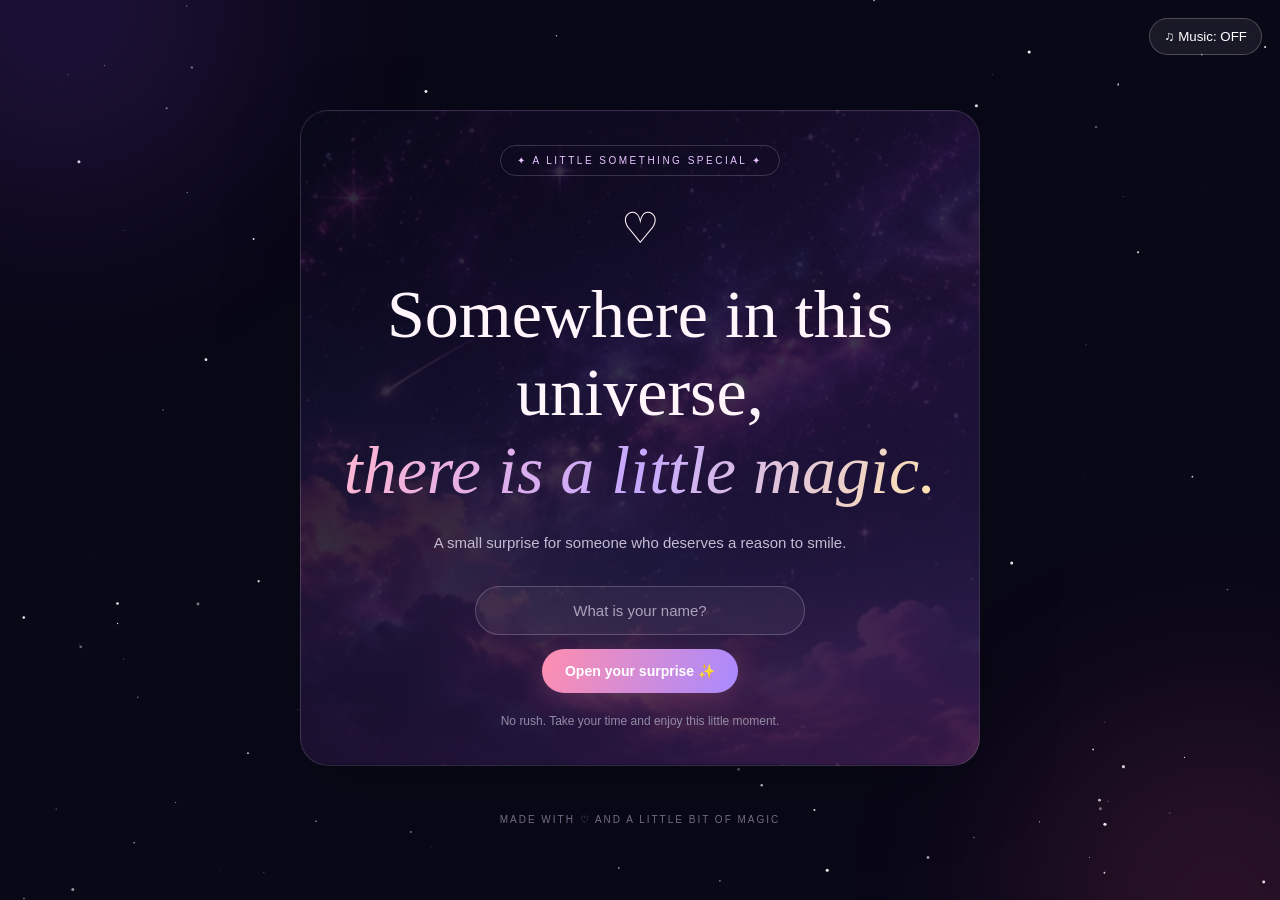
==== index.html @ 0a72419e "Add files via upload" ====
<!DOCTYPE html>
<html lang="en">
<head>
  <meta charset="UTF-8">
  <meta name="viewport" content="width=device-width, initial-scale=1.0">
  <meta name="theme-color" content="#090817">
  <title>A Little Universe For You ❤️</title>
  <link rel="stylesheet" href="css/style.css">
</head>
<body>
  <canvas id="stars" aria-hidden="true"></canvas>
  <div class="glow glow-one"></div>
  <div class="glow glow-two"></div>

  <button class="music-button" id="musicButton" type="button" aria-label="Turn music on">
    ♫ <span id="musicLabel">Music: OFF</span>
  </button>
  <audio id="backgroundMusic" loop preload="none">
    <source src="assets/music/Ellie%20Goulding%20-%20Love%20Me%20Like%20You%20Do.mp3" type="audio/mpeg">
  </audio>

  <main>
    <div class="page">
      <section class="screen" id="welcome">
        <span class="eyebrow">✦ A LITTLE SOMETHING SPECIAL ✦</span>
        <span class="big-heart">♡</span>
        <h1>Somewhere in this universe,<br><span class="gradient">there is a little magic.</span></h1>
        <p class="subtitle">A small surprise for someone who deserves a reason to smile.</p>
        <label class="sr-only" for="visitorName">Your name</label>
        <input class="name-input" id="visitorName" type="text" maxlength="30" placeholder="What is your name?">
        <button class="primary-button" id="startButton" type="button">Open your surprise ✨</button>
        <p class="small-note">No rush. Take your time and enjoy this little moment.</p>
      </section>

      <section class="screen hidden" id="hello">
        <span class="eyebrow">✦ A NEW LITTLE MOMENT ✦</span>
        <h1>Hello, <span class="gradient" id="helloName">Beautiful Soul</span>!</h1>
        <p class="subtitle">Out of all the pages on the internet, you found this one. There is a little note waiting for you.</p>
        <button class="envelope" id="openLetterButton" type="button" aria-label="Open your letter">
          <span>💌</span>
        </button>
        <p class="small-note">Tap the letter to open it.</p>
      </section>

      <section class="screen hidden" id="letter">
        <span class="eyebrow">✦ A NOTE FROM THE HEART ✦</span>
        <article class="letter-card">
          <div class="flower">🌷</div>
          <h2>Dear <span id="letterName">Friend</span>,</h2>
          <p>The world is full of small and beautiful things.</p>
          <p>A pretty sunset, a song you love, a kind message, or a smile that comes at the right time.</p>
          <p>I hope life gives you many such moments. You deserve kindness, peace, good people, and happy days.</p>
          <p>Keep smiling and keep being yourself. The world is better with your light in it.</p>
          <div class="divider"></div>
          <p class="signature">A little wish for you. ❤️</p>
        </article>
        <button class="primary-button" id="questionButton" type="button">One little question 💗</button>
      </section>

      <section class="screen hidden" id="question">
        <span class="eyebrow">✦ JUST FOR FUN ✦</span>
        <span class="big-heart">💗</span>
        <h1>Can I ask you<br><span class="gradient">one thing?</span></h1>
        <p class="question-text">Did this little surprise make you smile?</p>
        <div class="button-row">
          <button class="primary-button" id="yesButton" type="button">Yes! 😊</button>
          <button class="soft-button" id="maybeButton" type="button">A little bit 🙈</button>
        </div>
        <p class="response-message" id="responseMessage" aria-live="polite"></p>
      </section>

      <section class="screen hidden" id="final">
        <span class="big-heart">🌙</span>
        <span class="eyebrow">✦ A LITTLE WISH FOR YOU ✦</span>
        <h1>Keep being <span class="gradient">wonderful.</span></h1>
        <p class="subtitle">May your days be full of happy moments, your nights be peaceful, and your life be full of reasons to smile.</p>
        <p class="final-note">Some little moments can make a big memory. ❤️</p>
        <button class="primary-button" id="downloadButton" type="button">Download your little note PDF ↓</button>
        <p class="small-note">Save this note and keep the kind words with you.</p>
      </section>

      <footer>MADE WITH ♡ AND A LITTLE BIT OF MAGIC</footer>
    </div>
  </main>

  <script src="js/script.js"></script>
</body>
</html>
---- css/style.css ----
* { box-sizing: border-box; margin: 0; padding: 0; }

:root {
  --pink: #ff9fbd;
  --purple: #b59aff;
  --text: #fff5fb;
  --muted: #c3bbd2;
}

html { min-height: 100%; }
body {
  min-height: 100vh;
  overflow-x: hidden;
  background: #090817;
  color: var(--text);
  font-family: Arial, Helvetica, sans-serif;
}
#stars { position: fixed; inset: 0; width: 100%; height: 100%; pointer-events: none; }
.glow { position: fixed; width: 360px; height: 360px; border-radius: 50%; filter: blur(110px); opacity: .17; pointer-events: none; }
.glow-one { background: #a34cff; top: -170px; left: -120px; }
.glow-two { background: #ff4f94; right: -120px; bottom: -180px; }

main { position: relative; z-index: 1; min-height: 100vh; display: flex; align-items: center; justify-content: center; padding: 80px 18px 45px; }
.page { width: 100%; max-width: 680px; text-align: center; }
.screen { animation: appear .8s ease both; padding: 34px 26px; border: 1px solid #ffffff20; border-radius: 28px; background-color: #100e25; background-position: center; background-size: cover; box-shadow: 0 24px 80px #00000035; }
#welcome { background-image: linear-gradient(135deg, #090817d9, #24133bd9), url("../assets/images/galaxy.jpg"); }
#hello { background-image: linear-gradient(135deg, #090817d9, #25132ed9), url("../assets/images/moonlight.jpg"); }
#letter { background-image: linear-gradient(135deg, #10091bdc, #24132edc), url("../assets/images/roses.jpg"); }
#question { background-image: linear-gradient(135deg, #10091bdc, #24132edc), url("../assets/images/hearts.jpg"); }
#final { background-image: linear-gradient(135deg, #090817d9, #24133bd9), url("../assets/images/galaxy.jpg"); }
.hidden { display: none !important; }
@keyframes appear { from { opacity: 0; transform: translateY(18px); } to { opacity: 1; transform: translateY(0); } }

.eyebrow { display: inline-block; border: 1px solid #ffffff2c; border-radius: 30px; padding: 9px 16px; margin-bottom: 25px; color: #e7c6ff; font-size: 10px; letter-spacing: 2.5px; }
h1 { font-family: Georgia, 'Times New Roman', serif; font-size: clamp(38px, 8vw, 68px); line-height: 1.15; font-weight: 500; }
.gradient { color: #ffb5d0; background: linear-gradient(110deg, #ffb5d0, #c5a8ff, #ffe3b0); -webkit-background-clip: text; background-clip: text; -webkit-text-fill-color: transparent; font-style: italic; }
.subtitle { max-width: 460px; margin: 20px auto 28px; color: var(--muted); font-size: 15px; line-height: 1.9; }
.big-heart { display: block; margin: 2px 0 22px; font-size: 43px; animation: beat 1.8s infinite; }
@keyframes beat { 50% { transform: scale(1.14); } }

.name-input { display: block; width: min(100%, 330px); margin: 0 auto 14px; padding: 15px 18px; border: 1px solid #ffffff35; border-radius: 40px; outline: none; background: #ffffff0d; color: white; text-align: center; font-size: 15px; }
.name-input::placeholder { color: #aaa2b9; }
.primary-button, .soft-button { border: 0; border-radius: 40px; padding: 14px 23px; cursor: pointer; font-size: 14px; font-weight: 700; transition: transform .25s, box-shadow .25s, background .25s; }
.primary-button { color: white; background: linear-gradient(110deg, #ff8eae, #a88aff); box-shadow: 0 8px 30px #e879ac35; }
.primary-button:hover, .soft-button:hover { transform: translateY(-3px); }
.primary-button:hover { box-shadow: 0 12px 35px #e879ac65; }
.soft-button { color: white; background: #ffffff0c; border: 1px solid #ffffff40; }
.small-note { margin-top: 18px; color: #938ba5; font-size: 12px; line-height: 1.7; }

.music-button { position: fixed; z-index: 5; top: 18px; right: 18px; padding: 10px 14px; border: 1px solid #ffffff38; border-radius: 30px; color: white; background: #ffffff12; cursor: pointer; backdrop-filter: blur(10px); }
.envelope { display: grid; place-items: center; width: 160px; height: 112px; margin: 35px auto 20px; border: 0; border-radius: 10px; background: linear-gradient(140deg, #ff9dbb, #aa83ff); box-shadow: 0 15px 55px #e88cc455; cursor: pointer; transition: transform .3s; }
.envelope:hover { transform: scale(1.07) rotate(-3deg); }
.envelope span { font-size: 48px; position: relative; z-index: 1; }
.letter-card { margin: 22px 0 26px; padding: 30px 28px; border: 1px solid #ffffff28; border-radius: 22px; background: #ffffff0b; box-shadow: 0 20px 70px #00000020; backdrop-filter: blur(12px); }
.flower { margin-bottom: 12px; font-size: 34px; }
.letter-card h2 { margin-bottom: 20px; color: #ffb1d0; font: 500 29px Georgia, serif; }
.letter-card p { margin: 0 0 14px; color: #e8dceb; font-size: 15px; line-height: 1.9; }
.divider { width: 48px; height: 2px; margin: 22px auto; background: linear-gradient(90deg, #ff8eae, #b79bff); }
.letter-card .signature { margin: 0; color: #ffb3d0; font: 22px Georgia, serif; }
.question-text { margin: 25px 0; font: 29px Georgia, serif; }
.button-row { display: flex; justify-content: center; gap: 12px; flex-wrap: wrap; }
.response-message { min-height: 55px; max-width: 440px; margin: 24px auto 0; color: #e8c9f4; font-size: 14px; line-height: 1.8; }
.final-note { margin: 20px 0 25px; color: #e7c6dc; font: italic 18px Georgia, serif; }
footer { margin-top: 48px; color: #77728b; font-size: 10px; letter-spacing: 2px; }

.floating-heart { position: fixed; z-index: 10; bottom: -30px; pointer-events: none; animation: float-up 3.5s ease-out forwards; }
@keyframes float-up { to { transform: translateY(-110vh) rotate(35deg); opacity: 0; } }
.sr-only { position: absolute; width: 1px; height: 1px; padding: 0; margin: -1px; overflow: hidden; clip: rect(0,0,0,0); white-space: nowrap; border: 0; }

@media (max-width: 480px) {
  main { padding-top: 82px; }
  .screen { padding: 28px 18px; }
  .subtitle { font-size: 14px; }
  .letter-card { padding: 25px 19px; }
  .letter-card p { font-size: 14px; }
  .question-text { font-size: 25px; }
  .music-button { top: 12px; right: 12px; }
}
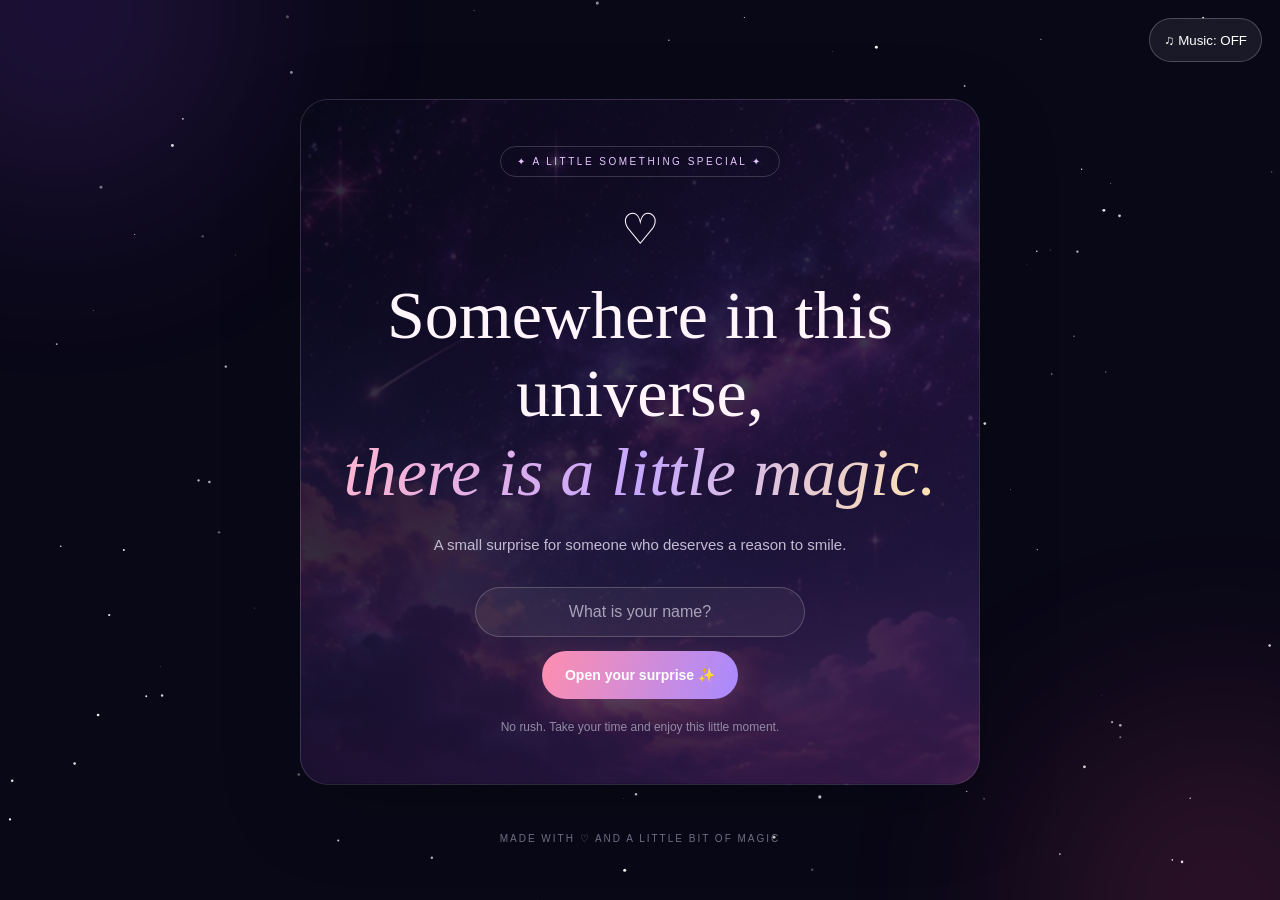
==== commit 497c2d48: "Improve responsive UI and interaction feedback Co-authored-by: Copilot <223556219+Copilot@users.nore" ====
--- a/index.html
+++ b/index.html
@@ -12,7 +12,7 @@
   <div class="glow glow-one"></div>
   <div class="glow glow-two"></div>
 
-  <button class="music-button" id="musicButton" type="button" aria-label="Turn music on">
+  <button class="music-button" id="musicButton" type="button" aria-label="Turn music on" aria-pressed="false">
     ♫ <span id="musicLabel">Music: OFF</span>
   </button>
   <audio id="backgroundMusic" loop preload="none">
@@ -27,7 +27,7 @@
         <h1>Somewhere in this universe,<br><span class="gradient">there is a little magic.</span></h1>
         <p class="subtitle">A small surprise for someone who deserves a reason to smile.</p>
         <label class="sr-only" for="visitorName">Your name</label>
-        <input class="name-input" id="visitorName" type="text" maxlength="30" placeholder="What is your name?">
+        <input class="name-input" id="visitorName" type="text" maxlength="30" autocomplete="given-name" placeholder="What is your name?">
         <button class="primary-button" id="startButton" type="button">Open your surprise ✨</button>
         <p class="small-note">No rush. Take your time and enjoy this little moment.</p>
       </section>
@@ -76,6 +76,7 @@
         <p class="subtitle">May your days be full of happy moments, your nights be peaceful, and your life be full of reasons to smile.</p>
         <p class="final-note">Some little moments can make a big memory. ❤️</p>
         <button class="primary-button" id="downloadButton" type="button">Download your little note PDF ↓</button>
+        <p class="download-status" id="downloadStatus" aria-live="polite"></p>
         <p class="small-note">Save this note and keep the kind words with you.</p>
       </section>
 
--- a/css/style.css
+++ b/css/style.css
@@ -5,24 +5,26 @@
   --purple: #b59aff;
   --text: #fff5fb;
   --muted: #c3bbd2;
+  --card: rgba(16, 14, 37, .88);
 }
 
-html { min-height: 100%; }
+html { min-height: 100%; scroll-behavior: smooth; }
 body {
   min-height: 100vh;
   overflow-x: hidden;
   background: #090817;
   color: var(--text);
   font-family: Arial, Helvetica, sans-serif;
+  -webkit-font-smoothing: antialiased;
 }
 #stars { position: fixed; inset: 0; width: 100%; height: 100%; pointer-events: none; }
 .glow { position: fixed; width: 360px; height: 360px; border-radius: 50%; filter: blur(110px); opacity: .17; pointer-events: none; }
 .glow-one { background: #a34cff; top: -170px; left: -120px; }
 .glow-two { background: #ff4f94; right: -120px; bottom: -180px; }
 
-main { position: relative; z-index: 1; min-height: 100vh; display: flex; align-items: center; justify-content: center; padding: 80px 18px 45px; }
+main { position: relative; z-index: 1; min-height: 100svh; display: flex; align-items: center; justify-content: center; padding: 88px 18px 45px; }
 .page { width: 100%; max-width: 680px; text-align: center; }
-.screen { animation: appear .8s ease both; padding: 34px 26px; border: 1px solid #ffffff20; border-radius: 28px; background-color: #100e25; background-position: center; background-size: cover; box-shadow: 0 24px 80px #00000035; }
+.screen { animation: appear .8s ease both; padding: clamp(28px, 5vw, 46px) clamp(20px, 5vw, 42px); border: 1px solid #ffffff20; border-radius: 28px; background-color: var(--card); background-position: center; background-size: cover; box-shadow: 0 24px 80px #00000035; }
 #welcome { background-image: linear-gradient(135deg, #090817d9, #24133bd9), url("../assets/images/galaxy.jpg"); }
 #hello { background-image: linear-gradient(135deg, #090817d9, #25132ed9), url("../assets/images/moonlight.jpg"); }
 #letter { background-image: linear-gradient(135deg, #10091bdc, #24132edc), url("../assets/images/roses.jpg"); }
@@ -33,21 +35,26 @@
 
 .eyebrow { display: inline-block; border: 1px solid #ffffff2c; border-radius: 30px; padding: 9px 16px; margin-bottom: 25px; color: #e7c6ff; font-size: 10px; letter-spacing: 2.5px; }
 h1 { font-family: Georgia, 'Times New Roman', serif; font-size: clamp(38px, 8vw, 68px); line-height: 1.15; font-weight: 500; }
+h1, h2, p { overflow-wrap: anywhere; }
 .gradient { color: #ffb5d0; background: linear-gradient(110deg, #ffb5d0, #c5a8ff, #ffe3b0); -webkit-background-clip: text; background-clip: text; -webkit-text-fill-color: transparent; font-style: italic; }
 .subtitle { max-width: 460px; margin: 20px auto 28px; color: var(--muted); font-size: 15px; line-height: 1.9; }
 .big-heart { display: block; margin: 2px 0 22px; font-size: 43px; animation: beat 1.8s infinite; }
 @keyframes beat { 50% { transform: scale(1.14); } }
 
-.name-input { display: block; width: min(100%, 330px); margin: 0 auto 14px; padding: 15px 18px; border: 1px solid #ffffff35; border-radius: 40px; outline: none; background: #ffffff0d; color: white; text-align: center; font-size: 15px; }
+.name-input { display: block; width: min(100%, 330px); margin: 0 auto 14px; padding: 15px 18px; border: 1px solid #ffffff35; border-radius: 40px; outline: none; background: #ffffff0d; color: white; text-align: center; font-size: 16px; transition: border-color .2s, box-shadow .2s, background .2s; }
+.name-input:focus { border-color: var(--pink); background: #ffffff14; box-shadow: 0 0 0 4px #ff9fbd22; }
 .name-input::placeholder { color: #aaa2b9; }
-.primary-button, .soft-button { border: 0; border-radius: 40px; padding: 14px 23px; cursor: pointer; font-size: 14px; font-weight: 700; transition: transform .25s, box-shadow .25s, background .25s; }
+.primary-button, .soft-button { min-height: 48px; border: 0; border-radius: 40px; padding: 14px 23px; cursor: pointer; font-size: 14px; font-weight: 700; transition: transform .25s, box-shadow .25s, background .25s; }
+.primary-button:focus-visible, .soft-button:focus-visible, .music-button:focus-visible, .envelope:focus-visible { outline: 3px solid #ffe3b0; outline-offset: 3px; }
+.primary-button:disabled { cursor: wait; opacity: .75; transform: none; }
 .primary-button { color: white; background: linear-gradient(110deg, #ff8eae, #a88aff); box-shadow: 0 8px 30px #e879ac35; }
 .primary-button:hover, .soft-button:hover { transform: translateY(-3px); }
 .primary-button:hover { box-shadow: 0 12px 35px #e879ac65; }
 .soft-button { color: white; background: #ffffff0c; border: 1px solid #ffffff40; }
 .small-note { margin-top: 18px; color: #938ba5; font-size: 12px; line-height: 1.7; }
 
-.music-button { position: fixed; z-index: 5; top: 18px; right: 18px; padding: 10px 14px; border: 1px solid #ffffff38; border-radius: 30px; color: white; background: #ffffff12; cursor: pointer; backdrop-filter: blur(10px); }
+.music-button { position: fixed; z-index: 5; top: 18px; right: 18px; min-height: 44px; padding: 10px 14px; border: 1px solid #ffffff38; border-radius: 30px; color: white; background: #ffffff12; cursor: pointer; backdrop-filter: blur(10px); transition: background .2s, border-color .2s, transform .2s; }
+.music-button:hover { background: #ffffff1f; border-color: #ffffff65; transform: translateY(-2px); }
 .envelope { display: grid; place-items: center; width: 160px; height: 112px; margin: 35px auto 20px; border: 0; border-radius: 10px; background: linear-gradient(140deg, #ff9dbb, #aa83ff); box-shadow: 0 15px 55px #e88cc455; cursor: pointer; transition: transform .3s; }
 .envelope:hover { transform: scale(1.07) rotate(-3deg); }
 .envelope span { font-size: 48px; position: relative; z-index: 1; }
@@ -60,6 +67,7 @@
 .question-text { margin: 25px 0; font: 29px Georgia, serif; }
 .button-row { display: flex; justify-content: center; gap: 12px; flex-wrap: wrap; }
 .response-message { min-height: 55px; max-width: 440px; margin: 24px auto 0; color: #e8c9f4; font-size: 14px; line-height: 1.8; }
+.download-status { min-height: 24px; margin-top: 12px; color: #cdb8dd; font-size: 12px; }
 .final-note { margin: 20px 0 25px; color: #e7c6dc; font: italic 18px Georgia, serif; }
 footer { margin-top: 48px; color: #77728b; font-size: 10px; letter-spacing: 2px; }
 
@@ -68,11 +76,18 @@
 .sr-only { position: absolute; width: 1px; height: 1px; padding: 0; margin: -1px; overflow: hidden; clip: rect(0,0,0,0); white-space: nowrap; border: 0; }
 
 @media (max-width: 480px) {
-  main { padding-top: 82px; }
+  main { align-items: flex-start; padding: 78px 12px 32px; }
   .screen { padding: 28px 18px; }
   .subtitle { font-size: 14px; }
   .letter-card { padding: 25px 19px; }
   .letter-card p { font-size: 14px; }
   .question-text { font-size: 25px; }
   .music-button { top: 12px; right: 12px; }
+  .primary-button, .soft-button { width: 100%; }
+  .button-row { gap: 10px; }
+  .envelope { margin-top: 26px; }
 }
+
+@media (prefers-reduced-motion: reduce) {
+  *, *::before, *::after { scroll-behavior: auto !important; animation-duration: .01ms !important; animation-iteration-count: 1 !important; transition-duration: .01ms !important; }
+}
